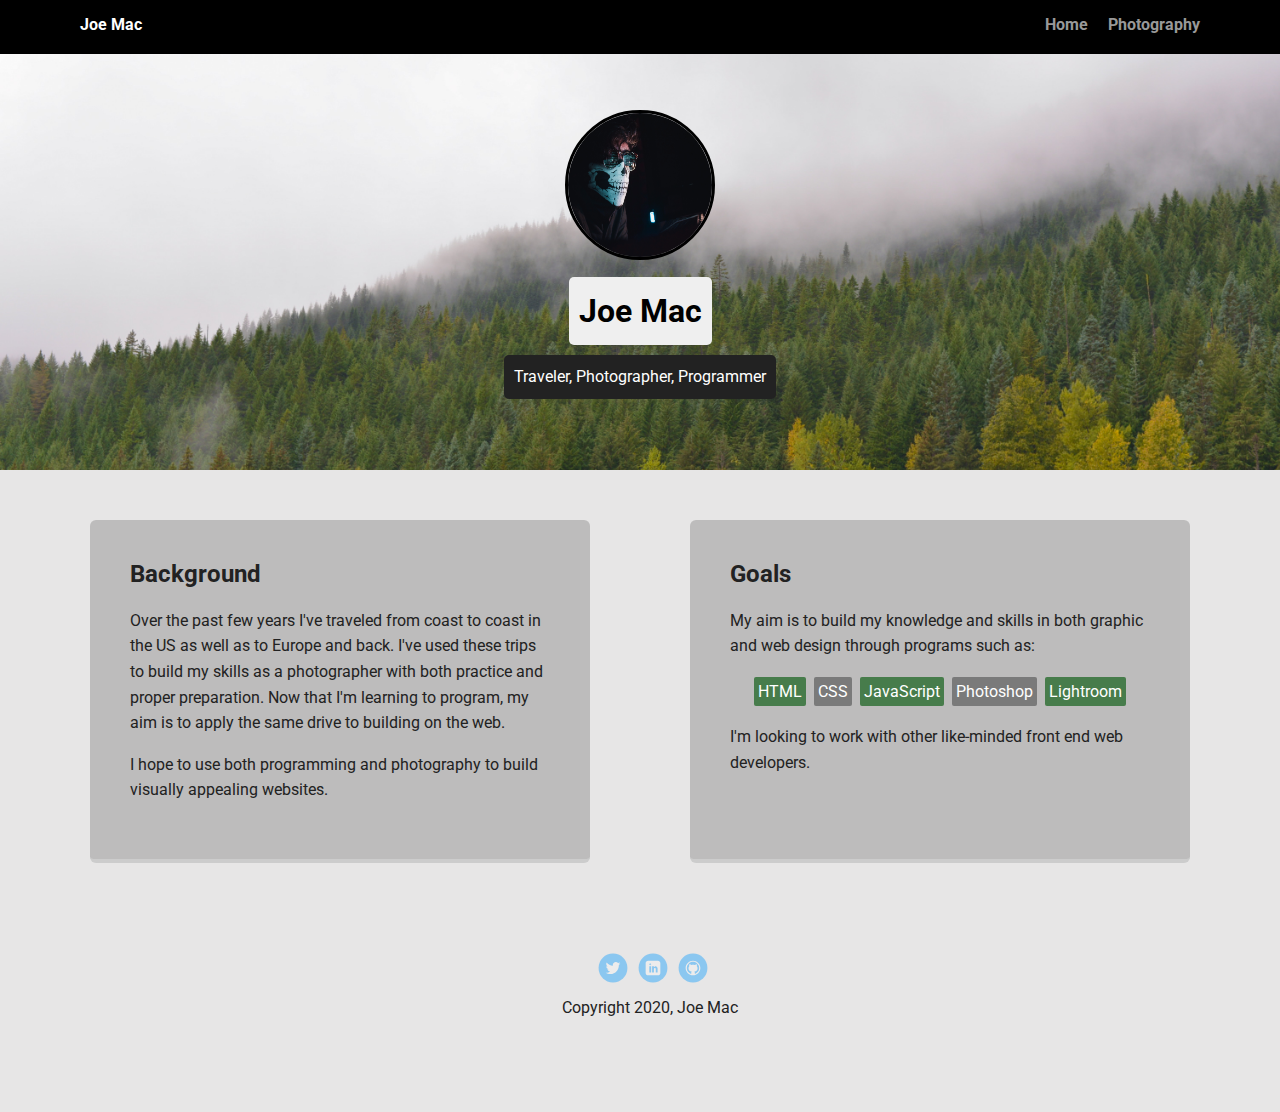
==== index.html @ df7a94df "Initial commit" ====
<!doctype html>
<html lang="en">
<head>
  <meta charset="utf-8">
  <title>Joe Mac</title>
  <meta name="viewport" content="width=device-width, initial-scale=1.0">
  <link rel="stylesheet" href="styles.css">
  <link href="https://fonts.googleapis.com/css?family=Muli%7CRoboto:400,300,500,700,900" rel="stylesheet"></head>
  <body>

    <div class="main-nav">
        <ul class="nav">
          <li class="name">Joe Mac</li>
          <li><a href="index.html">Home</a></li>
          <li><a href="photography.html">Photography</a></li>
        </ul>
    </div>

    <header>
      <img src="images/coder.jpg" alt="Programmer with glasses" class="profile-image">
      <h1 class="tag name">Joe Mac</h1>
      <p class="tag location">Traveler, Photographer, Programmer</p>
    </header>

    <main class="flex">
      <div class="card">
        <h2>Background</h2>
        <p>Over the past few years I've traveled from coast to coast in the US as well as to Europe and back. I've used these trips to build my skills as a photographer with both practice and proper preparation. Now that I'm learning to program, my aim is to apply the same drive to building on the web.</p>
        <p>I hope to use both programming and photography to build visually appealing websites.</p>
      </div> 

      <div class="card">
        <h2>Goals</h2>
        <p>My aim is to build my knowledge and skills in both graphic and web design through programs such as: </p>
        <ul class="skills">
          <li>HTML</li>
          <li>CSS</li>
          <li>JavaScript</li>
          <li>Photoshop</li>
          <li>Lightroom</li>
        </ul>
        <p>I'm looking to work with other like-minded front end web developers.</p>
      </div> 

    </main>
    <footer>
      <ul>
        <li><a href="#" class="social twitter">Twitter</a></li>
        <li><a href="#" class="social linkedin">LinkedIn</a></li>
        <li><a href="#" class="social github">Github</a></li>
      </ul>
      <p class="copyright">Copyright 2020, Joe Mac</p>
    </footer>
  </body>
  </html>
---- styles.css ----
/* Global Layout Set-up */
* { 
  box-sizing: border-box;
}
  
body {
  margin: 0;
  padding: 0;
  text-align: center;
  font-family: 'Roboto', sans-serif;
  color: #222;
  background: rgb(231, 230, 230);
}
/* Link Styles */

a {
  text-decoration: none;
  color: #999;
}
a:hover {
  color: #9e83f1;
}

/* Section Styles */

.main-nav {
  width: 100%;
  background: black;
  min-height: 30px;
  padding: 10px;
  position: fixed;
  text-align: center;
}
.nav {
  display: flex;
  justify-content: space-around;
  font-weight: 700;
  list-style-type: none;
  margin: 0 auto;
  padding: 0;
}

.nav .name {
    display: block;
    margin-right: auto;
    color: white;
}
.nav li {
  padding: 5px 10px 10px 10px;
}
.nav a {
  transition: all .5s;
}
.nav a:hover {
  color: white
}

header {
  text-align: center;
  background: url('images/DSC_0553-4.jpg') no-repeat top center ;
  background-size: cover;
  overflow: hidden;
  padding-top: 60px;
}
header {
  line-height: 1.5;
}
header .profile-image {
  margin-top: 50px;
  width: 150px;
  height: 150px;
  border-radius: 50%;
  border: 3px solid black;
  transition: all .5s;
}
header .profile-image:hover {
  transform: scale(1.5) rotate(5deg);
}
.tag {
  background-color: #efefef;
  color: black;
  padding: 10px;
  border-radius: 5px;
  display: table;
  margin: 10px auto;
} 
.location {
  background-color: #222;
  color: white;
}
.card {
  margin: 30px;
  padding: 20px 40px 40px;
  max-width: 500px;
  text-align: left;
  background: rgba(131, 131, 131, 0.418);
  border-bottom: 4px solid #ccc;
  border-radius: 6px;
  transition: all .5s;
}
.card:hover {
  border-color: #477c4b;
}

ul.skills {
  padding: 0;
  text-align: center;
}

.skills li {
  border-radius: 2px;
  display: inline-block;
  background: #7a7a7a;
  color: white;
  padding: 5px 4px;
  margin: 2px;
}

.skills li:nth-child(odd) {
  background: #477c4b;
}

footer {
  width: 100%;
  min-height: 30px;
  padding: 20px 0 40px 20px;
}

footer .copyright {
  top: -8px;
  font-size: .75em;
}

footer ul {
  list-style-type: none;
  margin: 0;
  padding: 0;
}

footer ul li {
  display: inline-block;
}

a.social {
  display: inline-block;
  text-indent: -9999px;
  margin-left: 5px;
  width: 30px;
  height: 30px;
  background-size: 30px 30px;
  opacity: .4;
  transition: all .5s;
}
a.twitter {
  background-image: url(images/twitter.svg);
}
a.linkedin {
  background-image: url(images/linkedin.svg);
}
a.github {
  background-image: url(images/github.svg);
}
a.social:hover {
  opacity: 1;
}
.clearfix {
  clear: both;
}

/* Styles for larger screens */
@media screen and (min-width: 720px) {
  
  .flex {
      display: -ms-flexbox;      /* TWEENER - IE 10 */
      display: flex; 
      max-width: 1200px;
      -ms-flex-pack: distribute;
      justify-content: space-around;
      margin: 0 auto;
  }

  header {
    min-height: 470px;
  }

  .nav {
    max-width: 1200px;
    padding: 0 30px;
  }


  main {
    padding-top: 20px;
  }

  main p {
    line-height: 1.6em;
  }

  footer {
    font-size: 1.3em;
    max-width: 1200px;
    margin: 40px auto;
  }

  .container {
    margin: 30px;
    padding: 20px 40px 40px;
    max-width: 500px;
    text-align: center;
    background: #fff;
    border-bottom: 4px solid #ccc;
    border-radius: 6px;
    transition: all .5s;
  }

  .column{
    float:left;
    width: 25%;
    padding: 10px;
  }

  .images{
    padding: 10px;
    border: 5px;
    overflow: hidden;
  }

  .images:hover{
    transform: scale(1.05);
    transition: .5s ease;
    overflow: hidden; 

  }


  .content{
    border-radius: 5px;
    display: inline-block;
    background-color: rgb(185, 181, 181);
    color: rgb(8, 8, 8);
    padding: 5px 4px;
    margin: 2px;
  }


 
  



}
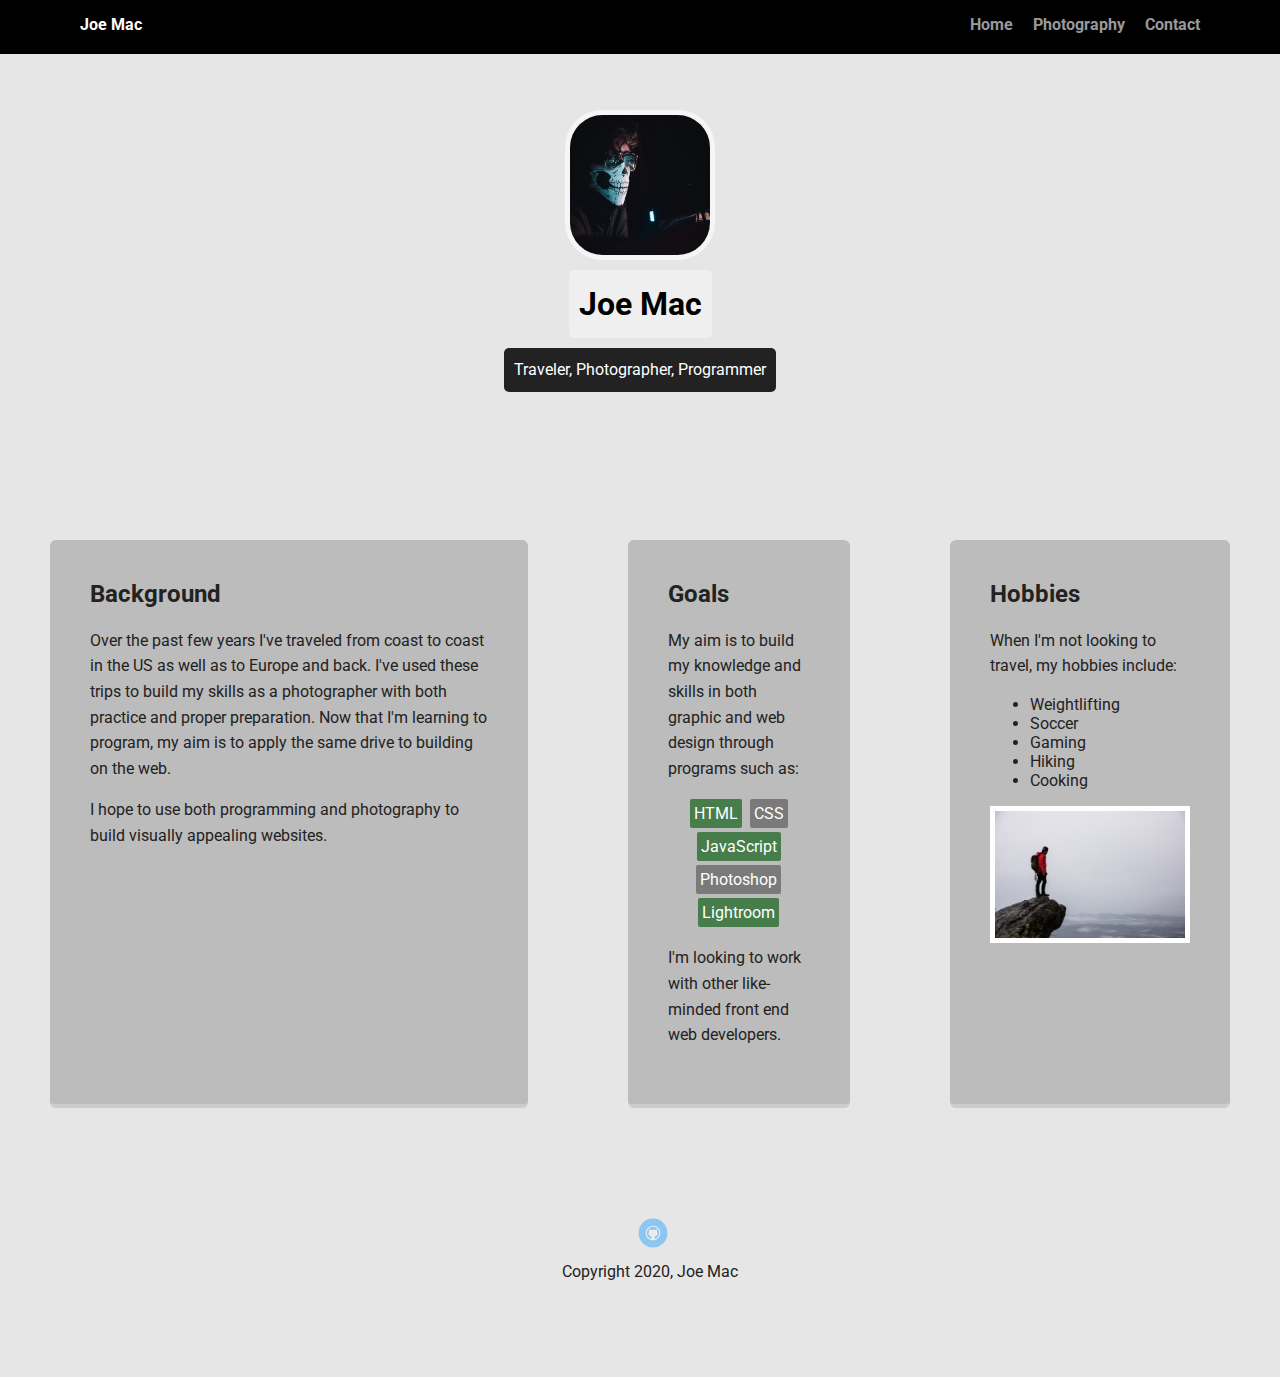
==== commit e5fb3093: "Added contact.html" ====
--- a/index.html
+++ b/index.html
@@ -8,28 +8,29 @@
   <link href="https://fonts.googleapis.com/css?family=Muli%7CRoboto:400,300,500,700,900" rel="stylesheet"></head>
   <body>
 
-    <div class="main-nav">
+    <nav class="main-nav">
         <ul class="nav">
           <li class="name">Joe Mac</li>
           <li><a href="index.html">Home</a></li>
           <li><a href="photography.html">Photography</a></li>
+          <li><a href="contact.html">Contact</a></li>
         </ul>
-    </div>
+      </nav>
 
     <header>
-      <img src="images/coder.jpg" alt="Programmer with glasses" class="profile-image">
+      <img src="images/rsz_coder.jpg" alt="Programmer with glasses" class="profile-image">
       <h1 class="tag name">Joe Mac</h1>
       <p class="tag location">Traveler, Photographer, Programmer</p>
     </header>
 
     <main class="flex">
-      <div class="card">
+      <section class="card">
         <h2>Background</h2>
         <p>Over the past few years I've traveled from coast to coast in the US as well as to Europe and back. I've used these trips to build my skills as a photographer with both practice and proper preparation. Now that I'm learning to program, my aim is to apply the same drive to building on the web.</p>
         <p>I hope to use both programming and photography to build visually appealing websites.</p>
-      </div> 
+      </section> 
 
-      <div class="card">
+      <section class="card">
         <h2>Goals</h2>
         <p>My aim is to build my knowledge and skills in both graphic and web design through programs such as: </p>
         <ul class="skills">
@@ -40,14 +41,25 @@
           <li>Lightroom</li>
         </ul>
         <p>I'm looking to work with other like-minded front end web developers.</p>
-      </div> 
+      </section>
+
+      <section class="card">
+        <h2>Hobbies</h2>
+        <p>When I'm not looking to travel, my hobbies include:</p>
+        <ul>
+          <li>Weightlifting</li>
+          <li>Soccer</li>
+          <li>Gaming</li>
+          <li>Hiking</li>
+          <li>Cooking</li>
+        </ul>
+        <img class="img" src="images/hiker.jpg" alt="Hiker on a mountain" width="200">
+      </section>
 
     </main>
     <footer>
       <ul>
-        <li><a href="#" class="social twitter">Twitter</a></li>
-        <li><a href="#" class="social linkedin">LinkedIn</a></li>
-        <li><a href="#" class="social github">Github</a></li>
+        <li><a href="https://github.com/jsmcmill" class="social github">Github</a></li>
       </ul>
       <p class="copyright">Copyright 2020, Joe Mac</p>
     </footer>
--- a/styles.css
+++ b/styles.css
@@ -57,7 +57,7 @@
 
 header {
   text-align: center;
-  background: url('images/DSC_0553-4.jpg') no-repeat top center ;
+  background: url('images/rsz_DSC_0553-4.jpg') no-repeat top center ;
   background-size: cover;
   overflow: hidden;
   padding-top: 60px;
@@ -69,8 +69,8 @@
   margin-top: 50px;
   width: 150px;
   height: 150px;
-  border-radius: 50%;
-  border: 3px solid black;
+  border-radius: 25%;
+  border: 5px solid whitesmoke;
   transition: all .5s;
 }
 header .profile-image:hover {
@@ -89,7 +89,7 @@
   color: white;
 }
 .card {
-  margin: 30px;
+  margin: 50px;
   padding: 20px 40px 40px;
   max-width: 500px;
   text-align: left;
@@ -173,7 +173,7 @@
   .flex {
       display: -ms-flexbox;      /* TWEENER - IE 10 */
       display: flex; 
-      max-width: 1200px;
+      max-width: 1500px;
       -ms-flex-pack: distribute;
       justify-content: space-around;
       margin: 0 auto;
@@ -203,17 +203,6 @@
     margin: 40px auto;
   }
 
-  .container {
-    margin: 30px;
-    padding: 20px 40px 40px;
-    max-width: 500px;
-    text-align: center;
-    background: #fff;
-    border-bottom: 4px solid #ccc;
-    border-radius: 6px;
-    transition: all .5s;
-  }
-
   .column{
     float:left;
     width: 25%;
@@ -223,13 +212,12 @@
   .images{
     padding: 10px;
     border: 5px;
-    overflow: hidden;
   }
 
   .images:hover{
     transform: scale(1.05);
     transition: .5s ease;
-    overflow: hidden; 
+ 
 
   }
 
@@ -243,6 +231,14 @@
     margin: 2px;
   }
 
+  img{
+    border: 5px solid white;
+    display: block;
+    margin-left: auto;
+    margin-right: auto;
+    
+  }
+
 
  
   
